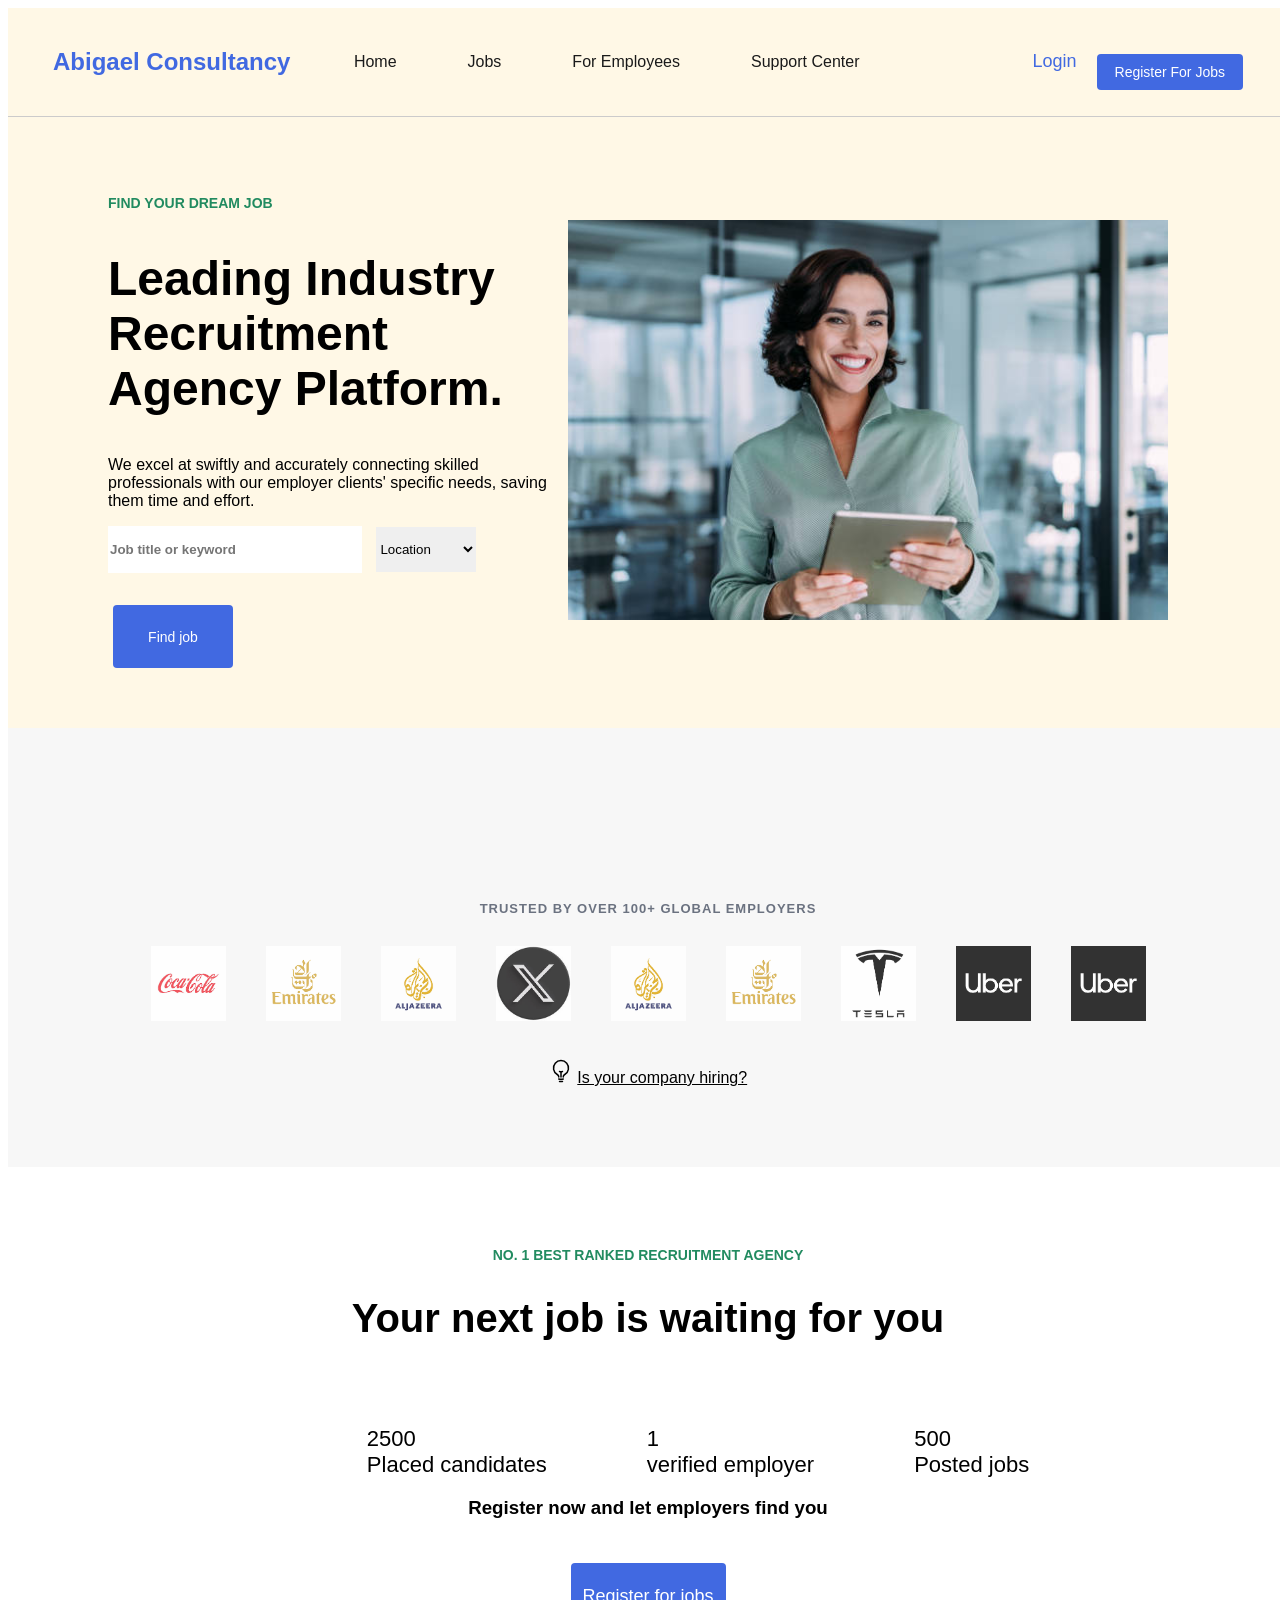
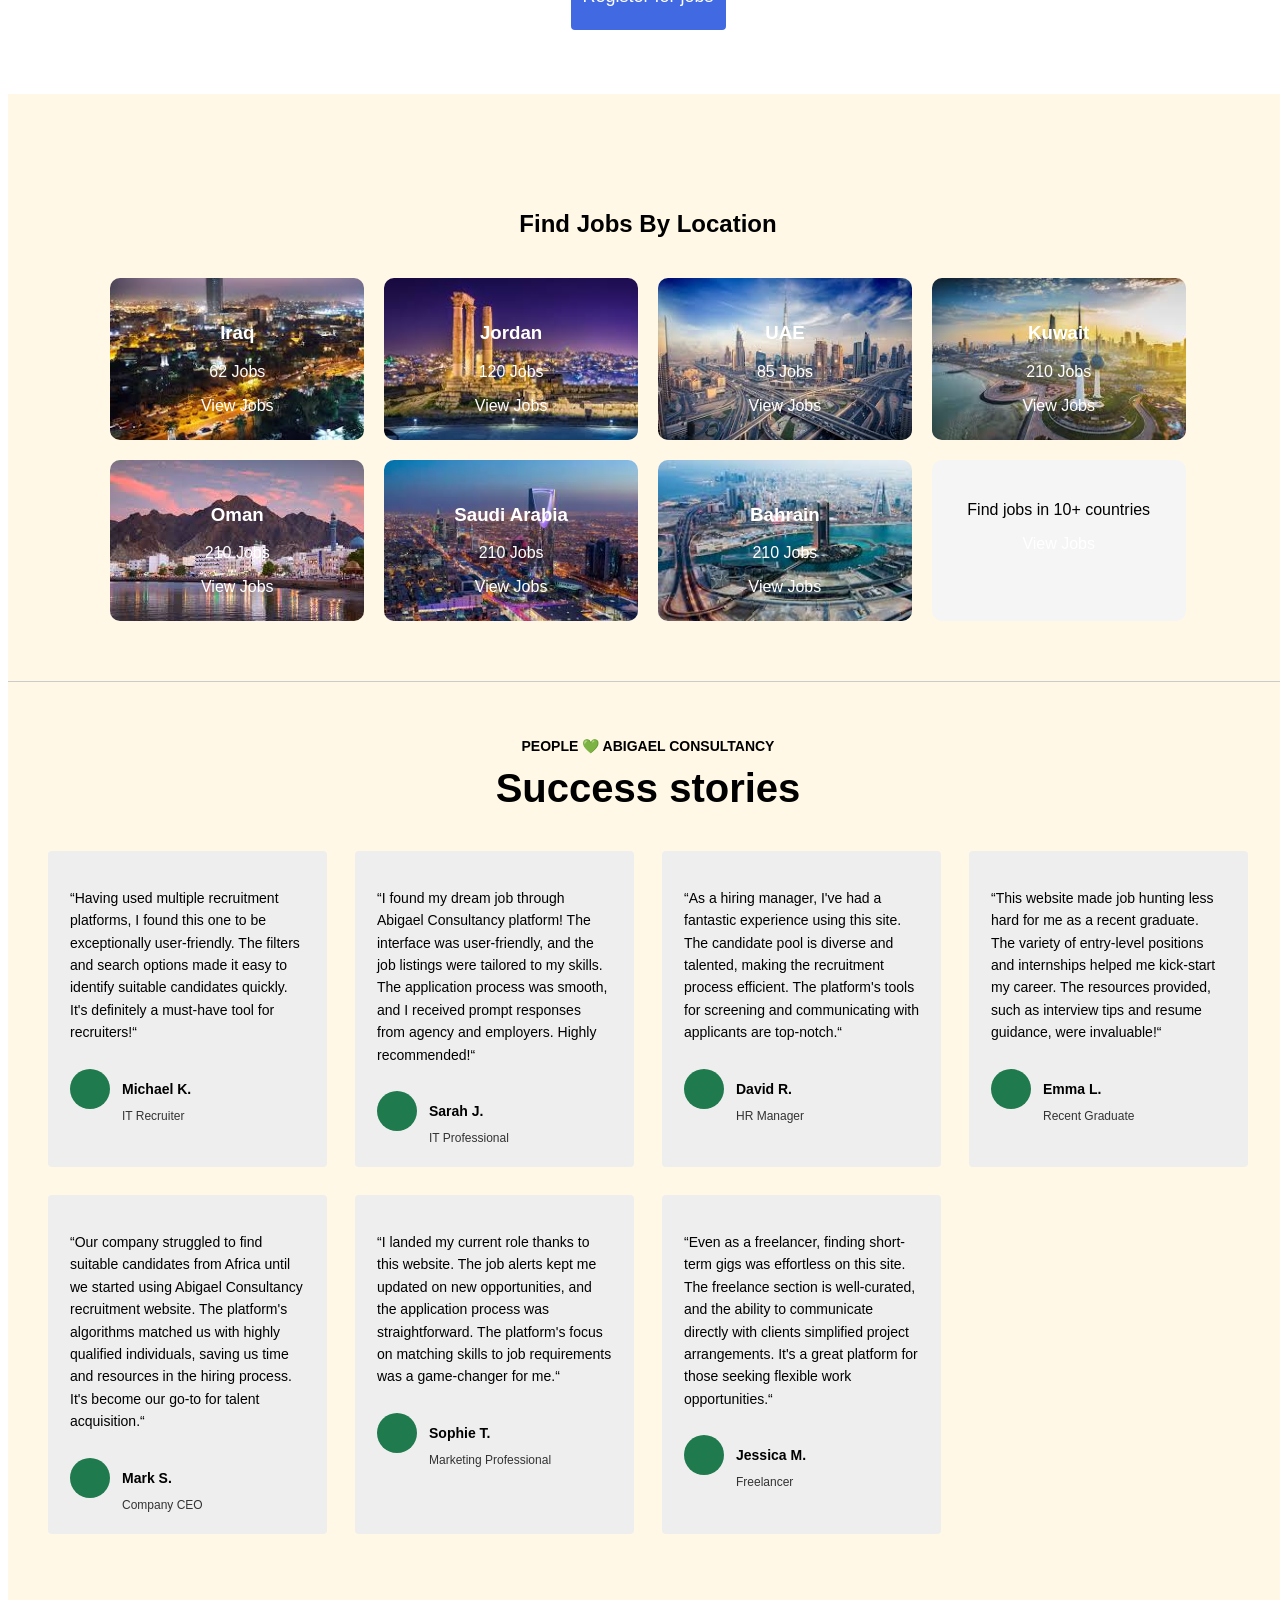
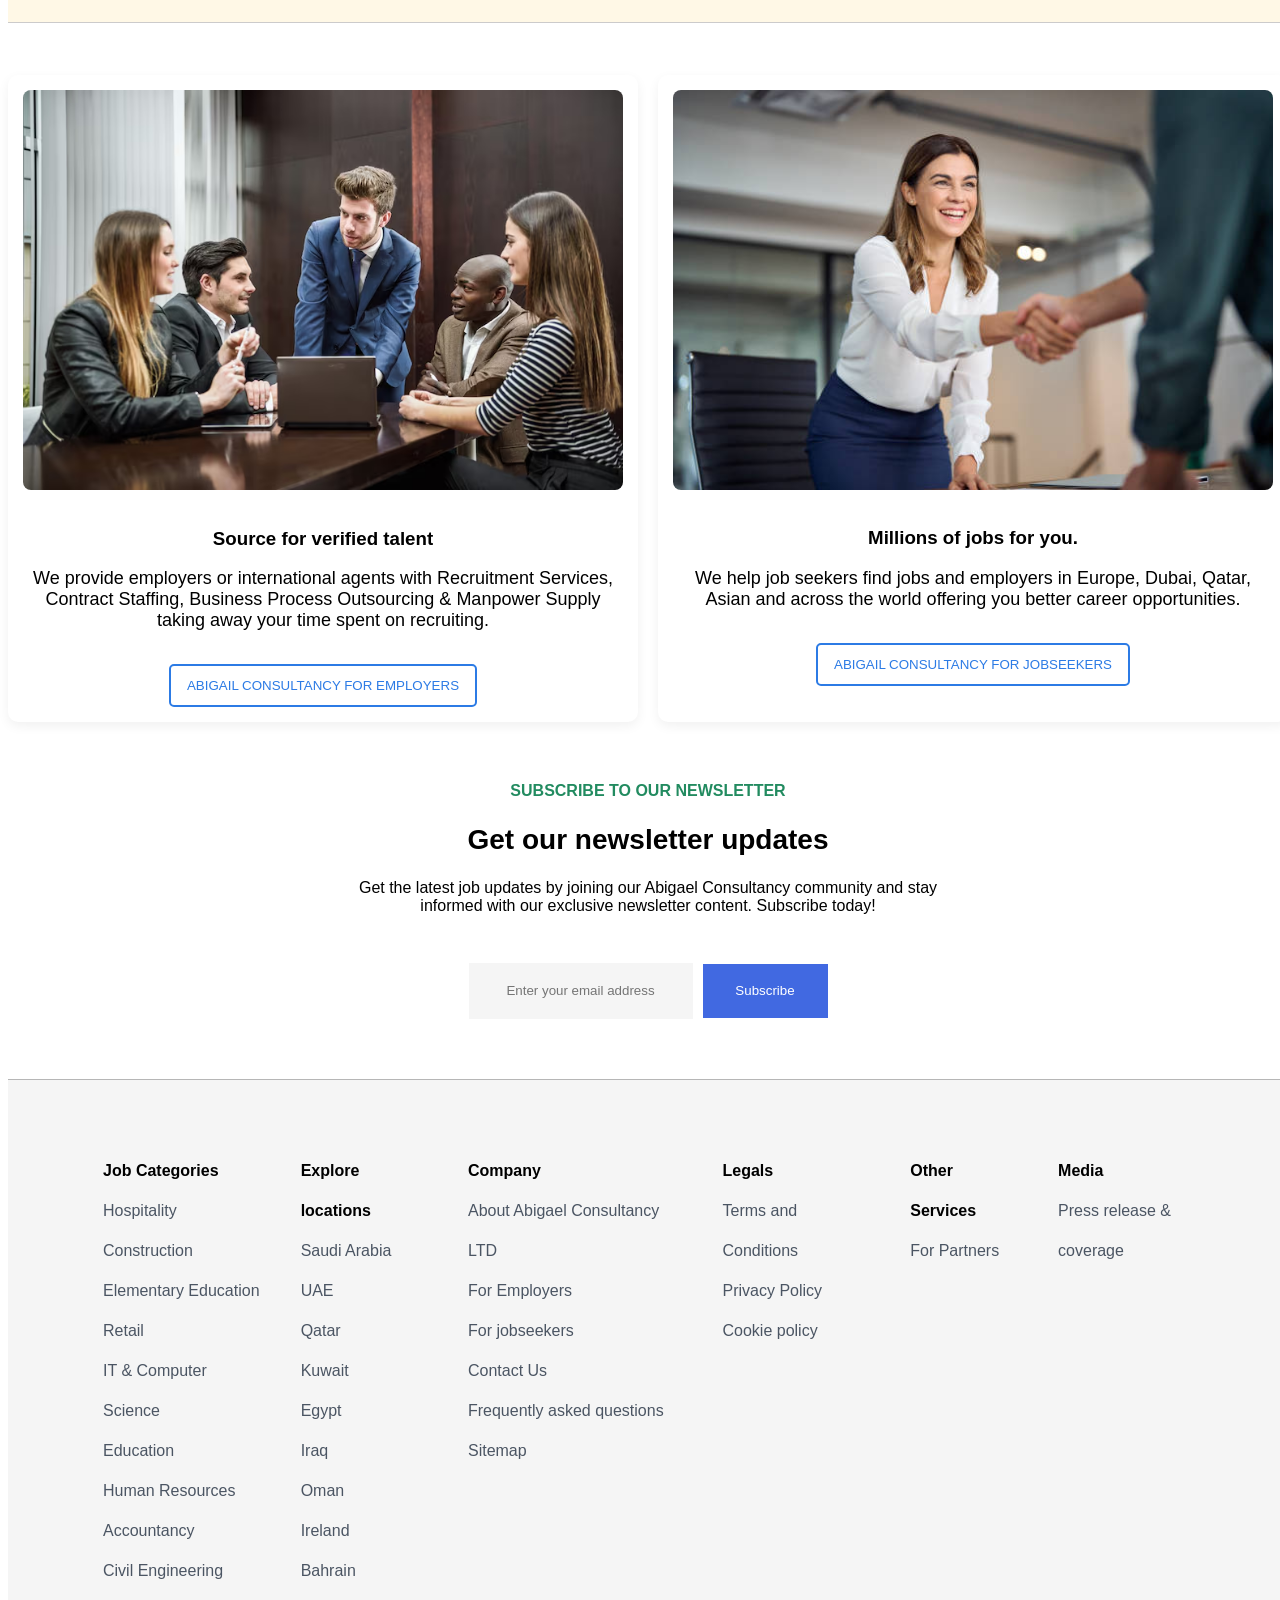
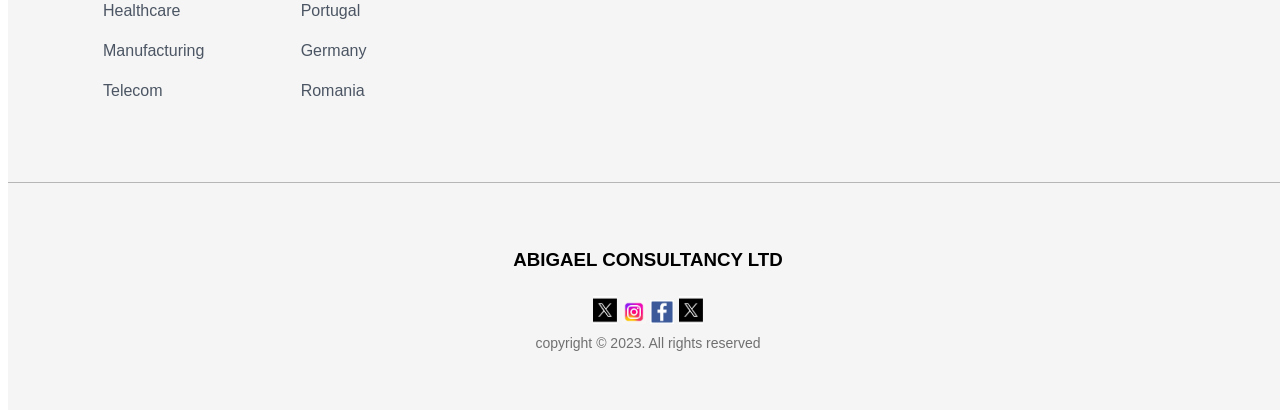
==== index.html @ 6f4a632e "completed" ====
<!DOCTYPE html>
<html lang="en">
<head>
    <meta charset="UTF-8">
    <meta name="viewport" content="width=device-width, initial-scale=1.0">
    <title>Abigael Consultancy v2</title>
    <link rel="stylesheet" href="main.css">
</head>
<body>

    <section id="header">
        <h1>Abigael Consultancy</h1>

        <div>
            <ul id="navbar">
                <li><a class="active" href="#">Home</a></li>
                <li><a href="#">Jobs</a></li>
                <li><a href="#">For Employees</a></li>
                <li><a href="#">Support Center</a></li>
            </ul>
            <div class="login">
            <a  href="#">Login</a>
            <button>Register For Jobs</button>
            </div>
        </div>
    </section>

    <section id="hero">
        <div class="hero-text">
        <h4>FIND YOUR DREAM JOB</h4>
        <h1>Leading Industry Recruitment Agency Platform.</h1>
        <p>We excel at swiftly and accurately connecting skilled professionals with our employer clients' specific needs, saving them time and effort.</p>
        <input type="text" placeholder="Job title or keyword">
        <select name="country" id="job-title">
            <option>Location</option>
            <option>Iraq</option>
            <option>Jordan</option>
            <option>Kuwait</option>
            <option>Oman</option>
            <option>Saudi Arabia</option>
            <option>UAE</option>
            <option>Bahrain</option>
        </select>
        <button>Find job</button>
        </div>

        <div class="hero-img">
        <img src="images/hrperson.jpg" alt="">
        </div>

    </section>

    <section class="brands">
        <h3>TRUSTED BY OVER 100+ GLOBAL EMPLOYERS</h3>
    <div class="carousel">
        <div class="carousel-track">
            <img src="images/cola.png" alt="">
            <img src="images/emirates.png" alt="">
            <img src="images/aljazeera.png" alt="">
            <img src="images/x.jfif" alt="">
            <img src="images/aljazeera.png" alt="">
            <img src="images/emirates.png" alt="">
            <img src="images/tesla.png" alt="">
            <img src="images/uber.png" alt="">
            <img src="images/uber.png" alt="">
        </div>
    </div>
    <div class="hire">
     <svg xmlns="http://www.w3.org/2000/svg" fill="none" viewBox="0 0 24 24" stroke-width="1.5" stroke="currentColor" class="bulb-icon">
  <path stroke-linecap="round" stroke-linejoin="round" d="M12 18v-5.25m0 0a6.01 6.01 0 0 0 1.5-.189m-1.5.189a6.01 6.01 0 0 1-1.5-.189m3.75 7.478a12.06 12.06 0 0 1-4.5 0m3.75 2.383a14.406 14.406 0 0 1-3 0M14.25 18v-.192c0-.983.658-1.823 1.508-2.316a7.5 7.5 0 1 0-7.517 0c.85.493 1.509 1.333 1.509 2.316V18" />
</svg>
<a href="#">Is your company hiring?</a>
</div>
</section>

    <section id="recruitment">
        <h4>NO. 1 BEST RANKED RECRUITMENT AGENCY</h4>
        <h1>Your next job is waiting for you</h1>
        <p>Join a pool of professionals and vocational workers who get contacted by <br> employers every month through Reliance Staffing</p>
        <div class="container">
        <span class="candidate">2500 <br>Placed candidates</span>
        <span class="employer">1 <br>verified employer</span>
        <span class="number">500 <br>Posted jobs</span>
        </div>
        <h3>Register now and let employers find you</h3>
        <div class="button">
        <button>Register for jobs</button>
        </div>
    </section>

    <section id="location">
    <h1>Find Jobs By Location</h1>

    <div class="countries">

        <div class="country iraq">
            <h3>Iraq</h3>
            <p>62 Jobs</p>
            <a href="#">View Jobs</a>
        </div>

        <div class="country jordan" >
            <h3>Jordan</h3>
            <p>120 Jobs</p>
            <a href="#">View Jobs</a>
        </div>

        <div class="country uae">
            <h3>UAE</h3>
            <p>85 Jobs</p>
            <a href="#">View Jobs</a>
        </div>

        <div class="country kuwait">
            <h3>Kuwait</h3>
            <p>210 Jobs</p>
            <a href="#">View Jobs</a>
        </div>
        <div class="country oman">
            <h3>Oman</h3>
            <p>210 Jobs</p>
            <a href="#">View Jobs</a>
        </div>
        <div class="country saudi">
            <h3>Saudi Arabia</h3>
            <p>210 Jobs</p>
            <a href="#">View Jobs</a>
        </div>
        <div class="country bahrain">
            <h3>Bahrain</h3>
            <p>210 Jobs</p>
            <a href="#">View Jobs</a>
        </div>
        <div class="country opp">
            <p>Find jobs in 10+ countries</p>
            <a href="#">View Jobs</a>
        </div>

    </div>
</section>

<section id="testimonials">
    <h4>PEOPLE 💚 ABIGAEL CONSULTANCY</h4>
    <h2>Success stories</h2>
    <div class="success-card">
        <div class="story-grid">
            <p>“Having used multiple recruitment platforms, I found this one to be exceptionally user-friendly. The filters and search options made it easy to identify suitable candidates quickly. It's definitely a must-have tool for recruiters!“</p>
            <span class="author" data-initial="MK">Michael K.</span>
            <span class="prof">IT Recruiter</span>
        </div>
        <div class="story-grid">
            <p>“I found my dream job through Abigael Consultancy platform! The interface was user-friendly, and the job listings were tailored to my skills. The application process was smooth, and I received prompt responses from agency and employers. Highly recommended!“</p>
            <span class="author"  data-initial="SJ">Sarah J.</span>
            <span class="prof">IT Professional</span>
        </div>
        <div class="story-grid">
            <p>“As a hiring manager, I've had a fantastic experience using this site. The candidate pool is diverse and talented, making the recruitment process efficient. The platform's tools for screening and communicating with applicants are top-notch.“</p>
            <span class="author"  data-initial="DR">David R.</span>
            <span class="prof">HR Manager</span>
        </div>
        <div class="story-grid">
            <p>“This website made job hunting less hard for me as a recent graduate. The variety of entry-level positions and internships helped me kick-start my career. The resources provided, such as interview tips and resume guidance, were invaluable!“</p>
            <span class="author"  data-initial="EL">Emma L.</span>
            <span class="prof">Recent Graduate</span>
        </div>
        <div class="story-grid">
            <p>“Our company struggled to find suitable candidates from Africa until we started using Abigael Consultancy recruitment website. The platform's algorithms matched us with highly qualified individuals, saving us time and resources in the hiring process. It's become our go-to for talent acquisition.“</p>
            <span class="author"  data-initial="MS">Mark S.</span>
            <span class="prof">Company CEO</span>
        </div>
        <div class="story-grid">
            <p>“I landed my current role thanks to this website. The job alerts kept me updated on new opportunities, and the application process was straightforward. The platform's focus on matching skills to job requirements was a game-changer for me.“</p>
            <span class="author"  data-initial="ST">Sophie T.</span>
            <span class="prof">Marketing Professional</span>
        </div>
        <div class="story-grid">
            <p>“Even as a freelancer, finding short-term gigs was effortless on this site. The freelance section is well-curated, and the ability to communicate directly with clients simplified project arrangements. It's a great platform for those seeking flexible work opportunities.“</p>
            <span class="author"  data-initial="JM">Jessica M.</span>
            <span class="prof">Freelancer</span>
        </div>
    </div>
</div>
</section>
    
    <section id="jobseekers">
        <div class="service-grid">

    <div class="service-card">
      <img src="images/meeting.avif" alt="">
      <h3>Source for verified talent</h3>
      <p>We provide employers or international agents with Recruitment Services, Contract Staffing, Business Process Outsourcing & Manpower Supply taking away your time spent on recruiting.</p>
      <button>ABIGAIL CONSULTANCY FOR EMPLOYERS</button>
    </div>

    <div class="service-card">
      <img src="images/hand shake.jfif" alt="">
      <h3>Millions of jobs for you.</h3>
      <p>We help job seekers find jobs and employers in Europe, Dubai, Qatar, Asian and across the world offering you better career opportunities.</p>
      <button>ABIGAIL CONSULTANCY FOR JOBSEEKERS</button>
    </div>
    </section>

    <section id="newsletter">
        <h4>SUBSCRIBE TO OUR NEWSLETTER</h4>
        <h2>Get our newsletter updates</h2>
        <p>Get the latest job updates by joining our Abigael Consultancy community and stay <br>informed with our exclusive newsletter content. Subscribe today!</p>
        <div class="input">
        <input type="text" placeholder="Enter your email address">
        <button>Subscribe</button>
            </div>
    </section>
    
    <section class="footer">
            <ul class="job-category">
                <li class="main-heading">Job Categories</li>
                <li>Hospitality</li>
                <li>Construction</li>
                <li>Elementary Education</li>
                <li>Retail</li>
                <li>IT & Computer Science</li>
                <li>Education</li>
                <li>Human Resources</li>
                <li>Accountancy</li>
                <li>Civil Engineering</li>
                <li>Healthcare</li>
                <li>Manufacturing</li>
                <li>Telecom</li>
            </ul>

            <ul class="explore-locations">
                <li class="main-heading">Explore locations</li>
                <li>Saudi Arabia</li>
                <li>UAE</li>
                <li>Qatar</li>
                <li>Kuwait</li>
                <li>Egypt</li>
                <li>Iraq</li>
                <li>Oman</li>
                <li>Ireland</li>
                <li>Bahrain</li>
                <li>Portugal</li>
                <li>Germany</li>
                <li>Romania</li>
            </ul>

            <ul class="company">
                <li class="main-heading">Company</li>
                <li>About Abigael Consultancy LTD</li>
                <li>For Employers</li>
                <li>For jobseekers</li>
                <li>Contact Us</li>
                <li>Frequently asked questions</li>
                <li>Sitemap</li>
            </ul>

            <ul class="legals">
                <li class="main-heading">Legals</li>
                <li>Terms and Conditions</li>
                <li>Privacy Policy</li>
                <li>Cookie policy</li>
            </ul>

            <ul class="services">
                <li class="main-heading">Other Services</li>
                <li>For Partners</li>
            </ul>

            <ul class="media">
                <li class="main-heading">Media</li>
                <li>Press release & coverage</li>
            </ul>
        </section>

        <section class="copyright">
            <h3>ABIGAEL CONSULTANCY LTD</h3>
            <img src="images/icon 3.png" alt="" class="icon">
            <img src="images/icon 1.jfif" alt="" class="icon">
            <img src="images/icon 2.png" alt="" class="icon">
            <img src="images/icon 3.png" alt="" class="icon">
            <p class="copy-text">copyright &copy; 2023. All rights reserved</p>
        </section>
</body>
</html>
---- main.css ----
body{
    font-family: sans-serif;
    width: 100%;
}

#header{
    display: flex;
    justify-content: space-between;
    align-items: center;
    padding: 20px 45px;
    border-bottom: 1px solid #cccbcb;
    position: sticky;
    top: 0;
    background: white;
}

#header h1{
    color: rgb(65, 105, 225);
}

#header div{
    display: flex;
    align-items: center;
}

#navbar{
    display: flex;
    align-items: center;
}

#navbar li{
    list-style: none;
    margin-right: 25px;
    text-align: center;
    padding-right: 46px;
}

#navbar li a{
    text-decoration: none;
    font-size: 16px;
    color: #1a1a1a;
}

/* login section */
.login{
    display: flex;
    align-items: center;
    padding-left: 102px;
}

.login a{
    margin-right: 20px;
    font-size: 18px;
    text-decoration: none;
    color: rgb(65, 105, 225);
    text-align: center;
}
a.active{
    color: #2c7be5;
}

/* register button */
.login button{
    border-radius: 4px;
    font-size: 14px;
    padding: 10px 18px;
    border: none;
    background: rgb(65, 105, 225);
    color: #fff;
    cursor: pointer;
    margin-top: 20px;
}

.login button:hover{
    background: rgb(12, 52, 172);
    transition: 0.2s ease;
}
#hero{
    display: flex;
    align-items: center;
    justify-content: space-between;
    padding: 60px 100px;
}
.hero-text{
    max-width: 500px;
}
.hero-text p{
    color: #000;
}
.hero-text h1{
    font-size: 48px;
}
.hero-text input{
    width: 250px;
    height: 5vh;
    text-align: left;
    font-weight: bold;
    color: #000;
    outline: none;
    border: none;
    margin-right: 10px;
}
.hero-text h4{
    text-align: left;
}
#job-title{
    width: 75px;
}
.hero-text button{
    border-radius: 4px;
    font-size: 14px;
    height: 7vh;
    outline: none;
    border: none;
    background: rgb(65 105 225);
    color: #Fff;
    text-align: center;
    width: 120px;
    margin-left: 5px;
}
.hero-img img{
    width: 600px;
    padding-right: 20px;
    border-color: rgb(255 248 230);
}
#header,
#hero{
    background: rgb(255 248 230);
}
#hero h4{
    color: rgb(34 139 96);
    font-size: 14px;
}
#brands{
    background: rgb(249 250 251 );
    border-top: 1px solid #cccbcb;
    border-bottom: 1px solid #cccbcb;
}
.brands h3{
    text-align: center;
    padding-top: 80px;
    font-size: 16px;
}
.brands {
  padding: 60px 8%;
  text-align: center;
  background-color: #f7f7f7;
  padding: 80px;
  margin-bottom: 56px;
}

.brands h3 {
  font-size: 13px;
  color: #6b7280;
  letter-spacing: 1px;
  margin-bottom: 30px;
}

.carousel-track {
  display: flex;
  justify-content: center;
  align-items: center;
  gap: 40px;
  flex-wrap: wrap;
}

.carousel-track img {
  height: 75px;
  opacity: 0.8;
  transition: 0.3s ease;
  width: 75px;
}

.carousel-track img:hover {
  opacity: 1;
  transform: scale(1.05);
}
#recruitment h4{
    text-align: center;
    margin-top: 80px;
    color:  rgb(34 139 96);
    font-size: 14px;
}
#recruitment h1{
    text-align: center;
    font-size: 40px;
}
#recruitment p{
    text-align: center;
}
#recruitment span{
    display: inline-block;
    text-align: left;
    align-items: center;
}
#recruitment h3{
    text-align: center;
}
.button{
    display: flex;
    align-items: center;
    justify-content: center;
    margin-top: -7px;
}
.button button{
    border-radius: 4px;
    height: 7.5vh;
    width: 155px;
    background: rgb(65 105 225);
    color: #fff;
    font-size: 18px;
    border: none;
    margin-bottom: 64px;
}
.button button:hover{
    background: rgb(5, 83, 161);
    transition: 0.3s  ease-in-out;
}
#recrutment{
    border-top: 1px solid #cccbcb;
}
#location h1{
    text-align: center;
    margin-top: 56px;
}
#location{
    text-align: center;
    padding: 60px 8%;
    background: rgb(255 248 230);
}

.countries{
    display: grid;
    grid-template-columns: repeat(4,1fr);
    gap: 20px;
    margin-top: 40px;
}

.country{
    background: #f5f5f5;
    padding: 25px;
    border-radius: 10px;
}
.country h3, p{
    color: #fff;
}

.country a{
    text-decoration: none;
    color: #fff;
}

.iraq{
    background-image: url(images/iraq.jfif);
    background-size: cover;
    background-repeat: no-repeat;
}
.jordan{
    background-image: url(images/jordan.jfif);
    background-size: cover;
    background-repeat: no-repeat;
}
.kuwait{
    background-image: url(images/kuwait.jfif);
    background-size: cover;
    background-repeat: no-repeat;
}
.uae{
    background-image: url(images/uae.jfif);
    background-size: cover;
    background-repeat: no-repeat;
}
.saudi{
    background-image: url(images/saudi.jfif);
    background-repeat: no-repeat;
    background-size: cover;
}
.oman{
    background-image: url(images/oman.jfif);
}
.bahrain{
    background-image: url(images/bahrain.jfif);
    background-repeat: no-repeat;
    background-size: cover;
}
.opp p, a{
    color: #000;
}
#testimonials h2,h4{
    text-align: center;
}
#testimonials h4{
    margin-top: 56px;
    font-size: 14px;
}
#testimonials h2{
    font-size: 40px;
    margin-top: -7px;
}
#testimonials{
    background: rgb(255 248 230);
    border-top: 1px solid #cccbcb;
    border-bottom: 1px solid #cccbcb;
}
.success-card{
    display: grid;
    grid-template-columns: repeat(4, 1fr);
    gap: 28px;
    margin-top: 40px;
    padding: 0 40px;
    margin-bottom: 88px;
}

.story-grid{
    background: #eeeeee;
    padding: 22px;
    border-radius: 4px;
}

/* testimonial text */
.story-grid p{
    font-size: 14px;
    line-height: 1.6;
    margin-bottom: 25px;
    color: #000;
}

/* author section */
.author{
    display: flex;
    align-items: center;
    font-weight: bold;
    font-size: 14px;
}

/* green circle initials */
.author::before{
    content: attr(data-initials);
    width: 40px;
    height: 40px;
    background: #1f7a4d;
    color: #fff;
    border-radius: 50%;
    display: flex;
    align-items: center;
    justify-content: center;
    font-size: 13px;
    margin-right: 12px;
}

/* profession text */
.prof{
    display: block;
    font-size: 12px;
    color: #333;
    margin-left: 52px;
}
.service-grid {
  display: grid;
  grid-template-columns: repeat(auto-fit, minmax(240px, 1fr));
  gap: 20px;
  margin-bottom: 60px;
}

.service-card {
  background: #fff;
  border-radius: 10px;
  padding: 15px;
  box-shadow: 0 4px 12px rgba(0,0,0,0.06);
  text-align: center;
  margin-top: 20px;
}

.service-card img {
  width: 100%;
  border-radius: 8px;
  margin-bottom: 15px;
}

.service-card button {
  background: #fff;
  color: #2c7be5;
  border: 2px solid #2c7be5;
  padding: 12px 16px;
  margin-top: 15px;
  cursor: pointer;
  border-radius: 5px;
}
#jobseekers{
    background: #fff;
    margin-top: 32px;
}
.service-card button:hover{
    background: #2c7be5;
    color: #fff;
    transition: 0.3s ease-in;
}
.service-card p{
    color: #000;
    font-size: 18px;
}
#newsletter h4{
    color: rgb(34 139 96);
    text-align: center;
    margin-top: 20px;
}
#newsletter h2{
    text-align: center;
    font-size: 28px;
}
#newsletter p{
    text-align: center;
    color: #000;
}
.input{
    align-items: center;
    justify-content: center;
    display: flex;
}
.input input{
    width: 220px;
    height: 6vh;
    background: rgb(245 245 245 );
    outline: none;
    border: none;
    text-align: center;
    color: #000;
}
.input button{
    background: rgb(65 105 225);
    color: #fff;
    margin-left: 10px;
    width: 125px;
    height: 6vh;
    border: none;
    cursor: pointer;
}
.input input,  button{
    margin-top: 32px;
}
.footer{
    display: flex;
    justify-content: space-between;
    padding: 55px;
    border-top: 1px solid #b6b6b6;
    margin-top: 60px;
    color: #4b5563;
    background: #f5f5f5;
}

.job-category li{
    list-style: none;
    line-height: 2.0;
}

.job-category li:hover{
    color: #241c1c;
    cursor: pointer;
}

.explore-locations{
    list-style: none;
    line-height: 2.0;
}

.explore-locations li:hover{
    color: #241c1c;
    cursor: pointer;
}

.company{
    list-style: none;
    line-height: 2.0;
}

.company li:hover{
    color: #241c1c;
    cursor: pointer;
}

.legals{
    list-style: none;
    line-height: 2.0;
}

.legals li:hover{
    color: #241c1c;
    cursor: pointer;
}

.media{
    list-style: none;
    line-height: 2.0;
}

.media li:hover{
    color: #241c1c;
    cursor: pointer;
}

.services{
  line-height: 2.0;
  list-style: none;
}

.services li:hover{
    cursor: pointer;
    color: #241c1c;
}

.main-heading{
    font-weight: 700;
    color: #000000;
}

.copyright{
    text-align: center;
    font-size: 16px;
    background-color: #f5f5f5;
    padding: 40px;
    line-height: 1.9;
    border-top: 1px solid #b6b6b6;
}
.copy-text{
    color: rgb(112 112 112);
    font-size: 14px;
    margin-top: -5px;
}
.copyright img{
    width: 24px;
}
.footer li{
    line-height: 2.5rem;
}
.container{
    display: flex;
    align-items: center;
    justify-content: center;
}
.number{
    padding-left: 100px;
    font-size: 22px;
}
.employer{
    padding-left: 100px;
    font-size: 22px;
}
.candidate{
    padding-left: 100px;
    font-size: 22px;
}
.bulb-icon{
    width: 24px;
}
.hire{
    margin-top: 38px;
}
#job-title{
    width: 100px;
    height: 5vh;
    border: none;
}
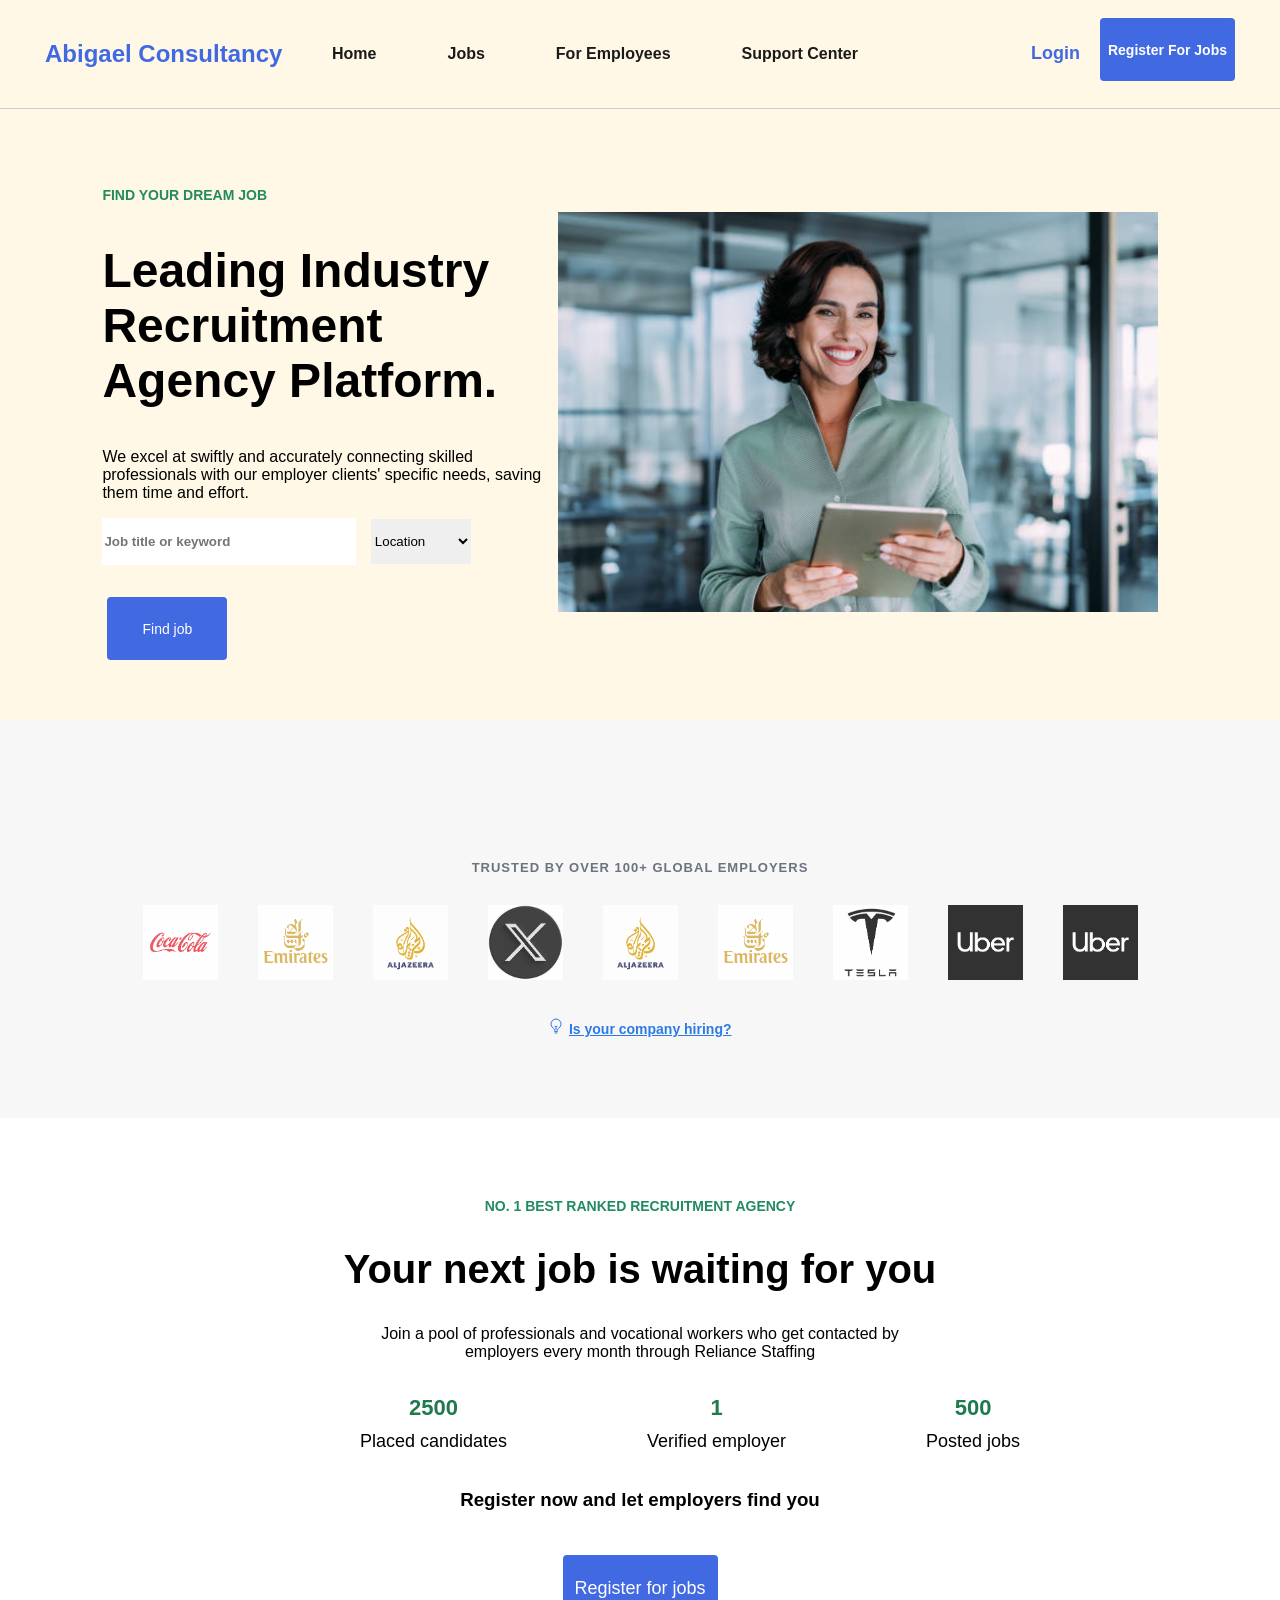
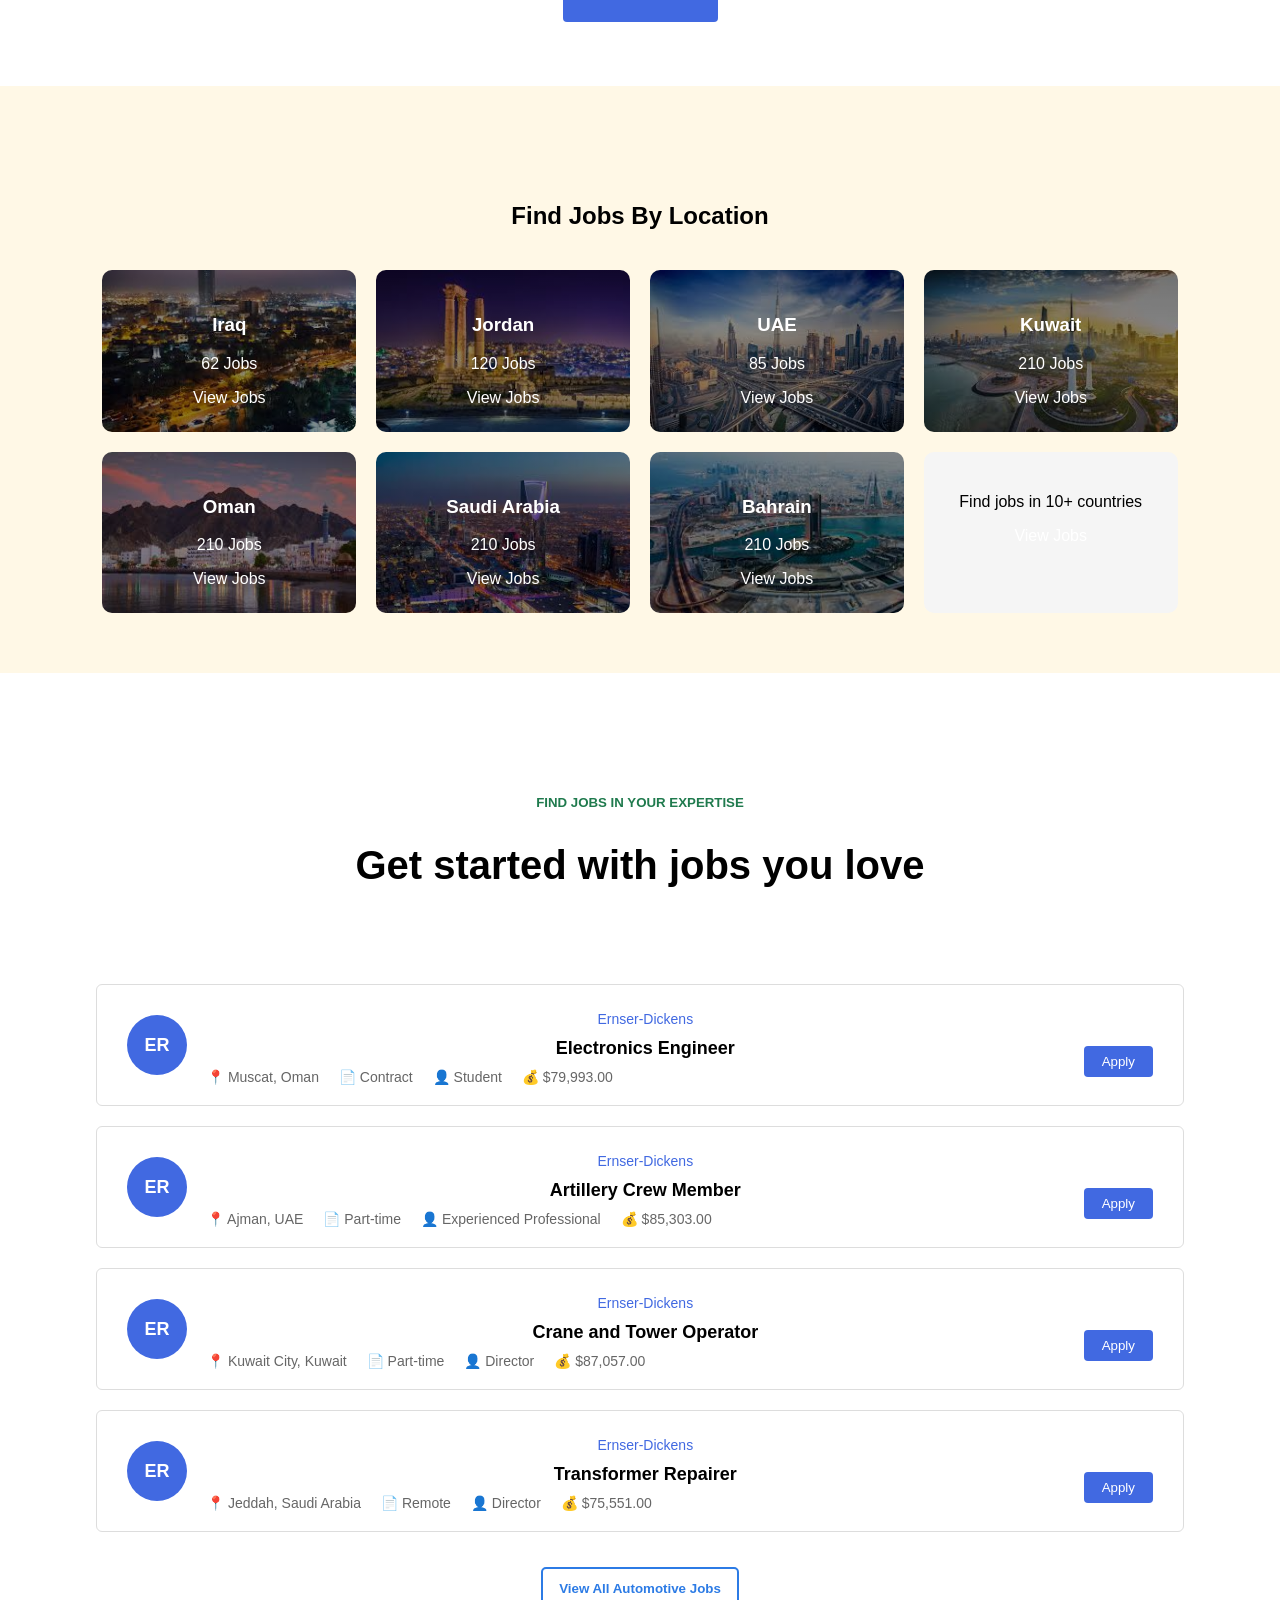
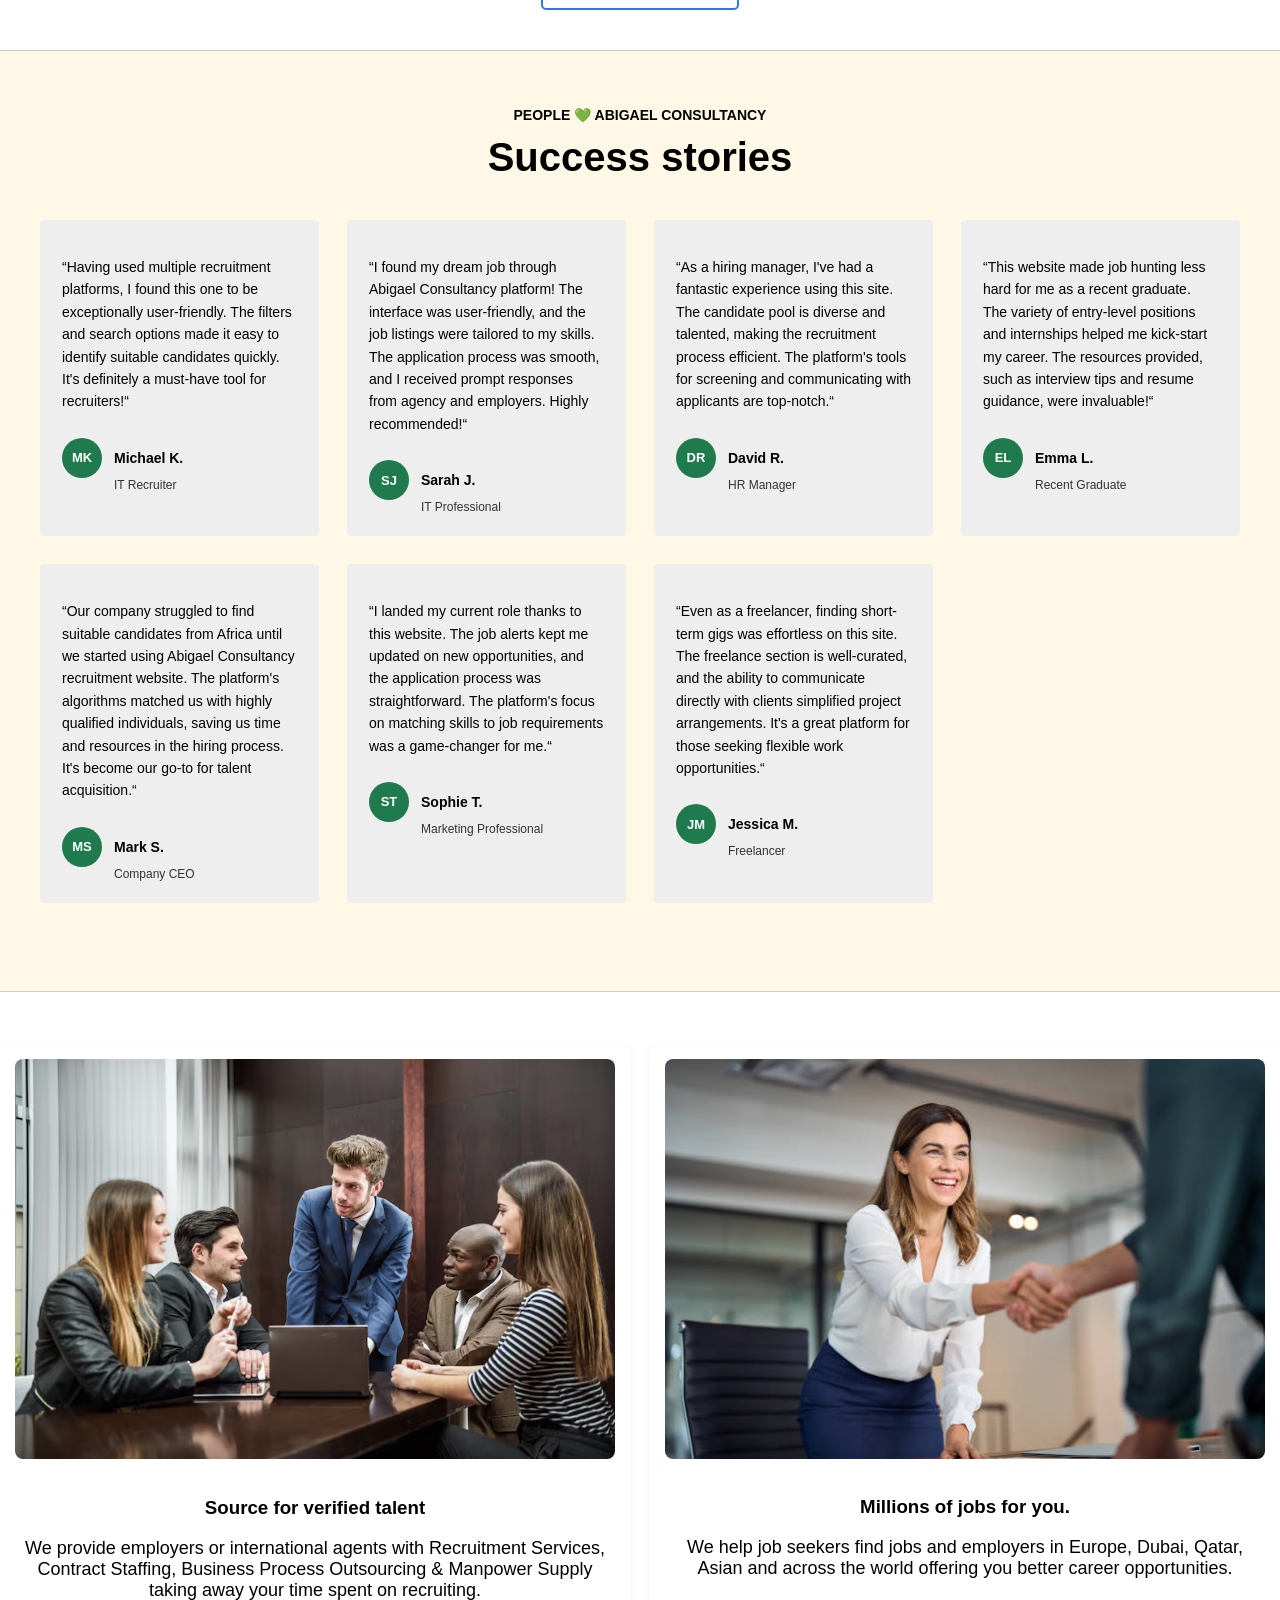
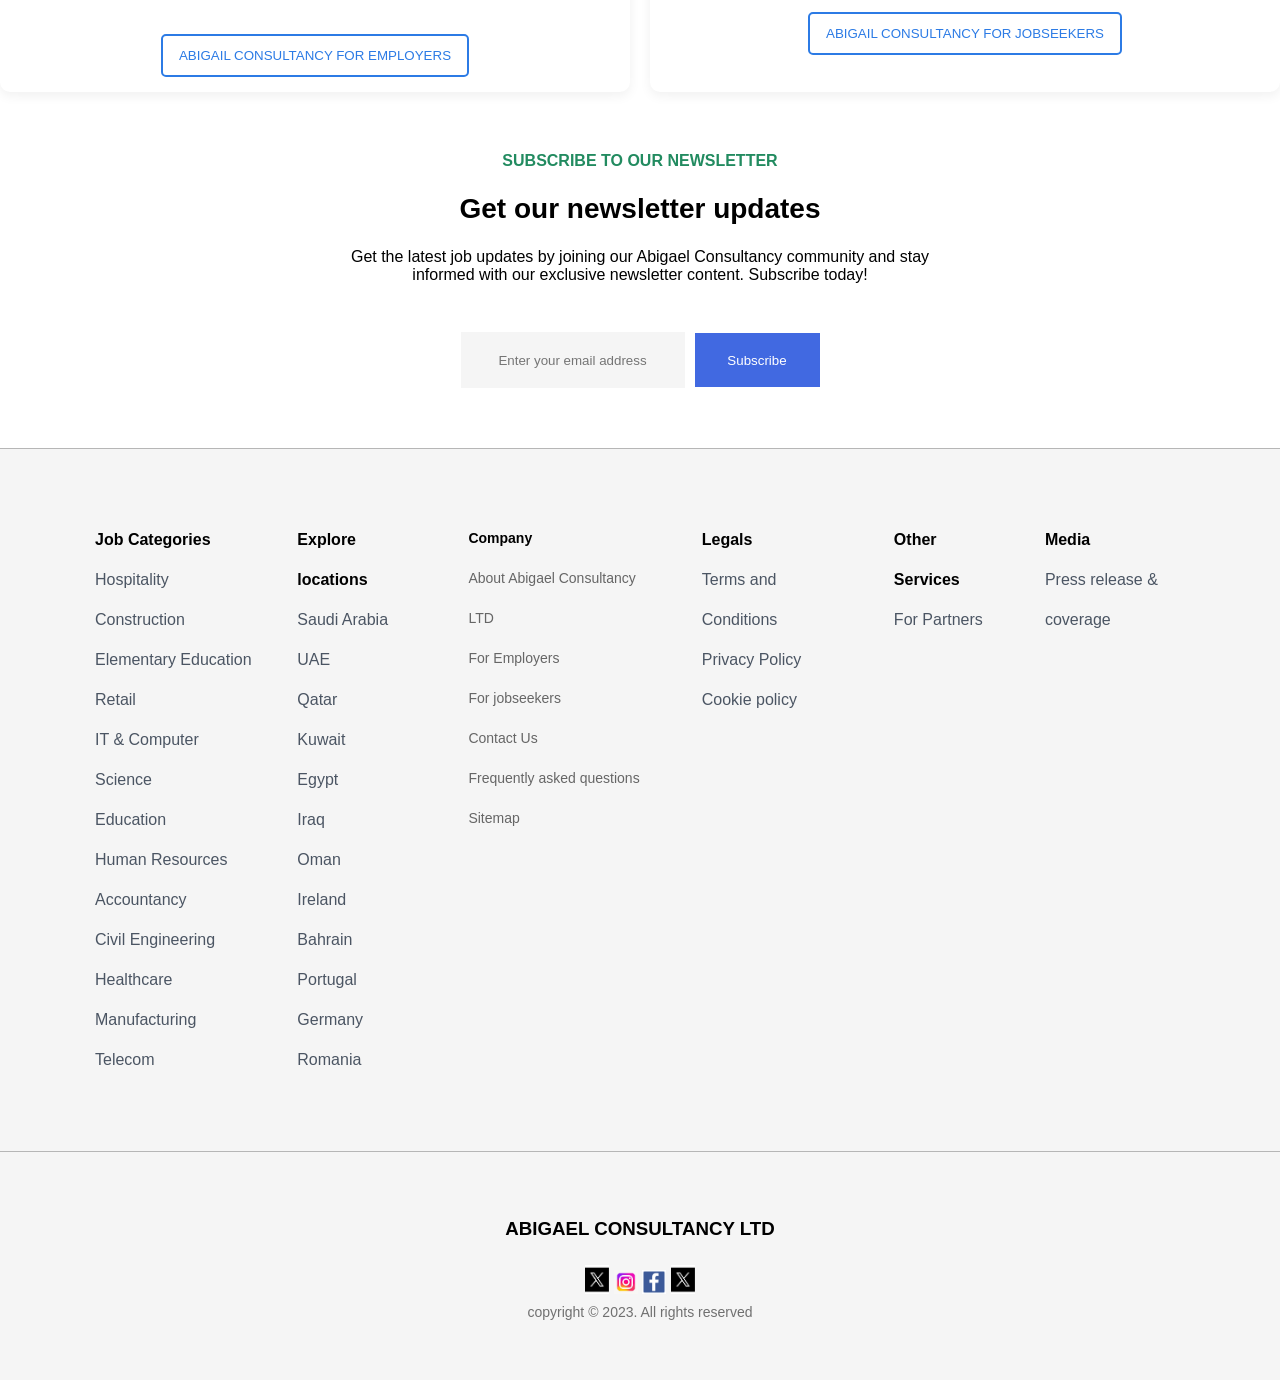
==== commit 2e11a293: "fixed header, gradient on country images, job section" ====
--- a/index.html
+++ b/index.html
@@ -78,9 +78,9 @@
         <h1>Your next job is waiting for you</h1>
         <p>Join a pool of professionals and vocational workers who get contacted by <br> employers every month through Reliance Staffing</p>
         <div class="container">
-        <span class="candidate">2500 <br>Placed candidates</span>
-        <span class="employer">1 <br>verified employer</span>
-        <span class="number">500 <br>Posted jobs</span>
+        <p class="candidate"><span>2500</span><br>Placed candidates </p>
+        <p class="employ"><span>1</span><br>Verified employer</p>
+        <p class="post"><span>500</span><br>Posted jobs</p>
         </div>
         <h3>Register now and let employers find you</h3>
         <div class="button">
@@ -138,6 +138,87 @@
 
     </div>
 </section>
+
+    <section class="category" id="jobs">
+        <h5>FIND JOBS IN YOUR EXPERTISE</h5>
+        <h2>Get started with jobs you love</h2>
+        <div class="job-card">
+        <div class="logo">ER</div>
+
+        <div class="job-info">
+            <a href="#" class="company">Ernser-Dickens</a>
+            <h3>Electronics Engineer</h3>
+
+            <div class="job-meta">
+                <span>📍 Muscat, Oman</span>
+                <span>📄 Contract</span>
+                <span>👤 Student</span>
+                <span>💰 $79,993.00</span>
+            </div>
+        </div>
+
+        <button class="apply">Apply</button>
+    </div>
+
+
+    <div class="job-card">
+        <div class="logo">ER</div>
+
+        <div class="job-info">
+            <a href="#" class="company">Ernser-Dickens</a>
+            <h3>Artillery Crew Member</h3>
+
+            <div class="job-meta">
+                <span>📍 Ajman, UAE</span>
+                <span>📄 Part-time</span>
+                <span>👤 Experienced Professional</span>
+                <span>💰 $85,303.00</span>
+            </div>
+        </div>
+
+        <button class="apply">Apply</button>
+    </div>
+
+
+    <div class="job-card">
+        <div class="logo">ER</div>
+
+        <div class="job-info">
+            <a href="#" class="company">Ernser-Dickens</a>
+            <h3>Crane and Tower Operator</h3>
+
+            <div class="job-meta">
+                <span>📍 Kuwait City, Kuwait</span>
+                <span>📄 Part-time</span>
+                <span>👤 Director</span>
+                <span>💰 $87,057.00</span>
+            </div>
+        </div>
+
+        <button class="apply">Apply</button>
+    </div>
+
+
+    <div class="job-card">
+        <div class="logo">ER</div>
+
+        <div class="job-info">
+            <a href="#" class="company">Ernser-Dickens</a>
+            <h3>Transformer Repairer</h3>
+
+            <div class="job-meta">
+                <span>📍 Jeddah, Saudi Arabia</span>
+                <span>📄 Remote</span>
+                <span>👤 Director</span>
+                <span>💰 $75,551.00</span>
+            </div>
+        </div>
+
+        <button class="apply">Apply</button>
+    </div>
+    <button class="normal" >View All Automotive Jobs</button>
+
+    </section>
 
 <section id="testimonials">
     <h4>PEOPLE 💚 ABIGAEL CONSULTANCY</h4>
@@ -145,37 +226,37 @@
     <div class="success-card">
         <div class="story-grid">
             <p>“Having used multiple recruitment platforms, I found this one to be exceptionally user-friendly. The filters and search options made it easy to identify suitable candidates quickly. It's definitely a must-have tool for recruiters!“</p>
-            <span class="author" data-initial="MK">Michael K.</span>
+            <span class="author" data-initials="MK">Michael K.</span>
             <span class="prof">IT Recruiter</span>
         </div>
         <div class="story-grid">
             <p>“I found my dream job through Abigael Consultancy platform! The interface was user-friendly, and the job listings were tailored to my skills. The application process was smooth, and I received prompt responses from agency and employers. Highly recommended!“</p>
-            <span class="author"  data-initial="SJ">Sarah J.</span>
+            <span class="author"  data-initials="SJ">Sarah J.</span>
             <span class="prof">IT Professional</span>
         </div>
         <div class="story-grid">
             <p>“As a hiring manager, I've had a fantastic experience using this site. The candidate pool is diverse and talented, making the recruitment process efficient. The platform's tools for screening and communicating with applicants are top-notch.“</p>
-            <span class="author"  data-initial="DR">David R.</span>
+            <span class="author"  data-initials="DR">David R.</span>
             <span class="prof">HR Manager</span>
         </div>
         <div class="story-grid">
             <p>“This website made job hunting less hard for me as a recent graduate. The variety of entry-level positions and internships helped me kick-start my career. The resources provided, such as interview tips and resume guidance, were invaluable!“</p>
-            <span class="author"  data-initial="EL">Emma L.</span>
+            <span class="author"  data-initials="EL">Emma L.</span>
             <span class="prof">Recent Graduate</span>
         </div>
         <div class="story-grid">
             <p>“Our company struggled to find suitable candidates from Africa until we started using Abigael Consultancy recruitment website. The platform's algorithms matched us with highly qualified individuals, saving us time and resources in the hiring process. It's become our go-to for talent acquisition.“</p>
-            <span class="author"  data-initial="MS">Mark S.</span>
+            <span class="author"  data-initials="MS">Mark S.</span>
             <span class="prof">Company CEO</span>
         </div>
         <div class="story-grid">
             <p>“I landed my current role thanks to this website. The job alerts kept me updated on new opportunities, and the application process was straightforward. The platform's focus on matching skills to job requirements was a game-changer for me.“</p>
-            <span class="author"  data-initial="ST">Sophie T.</span>
+            <span class="author"  data-initials="ST">Sophie T.</span>
             <span class="prof">Marketing Professional</span>
         </div>
         <div class="story-grid">
             <p>“Even as a freelancer, finding short-term gigs was effortless on this site. The freelance section is well-curated, and the ability to communicate directly with clients simplified project arrangements. It's a great platform for those seeking flexible work opportunities.“</p>
-            <span class="author"  data-initial="JM">Jessica M.</span>
+            <span class="author"  data-initials="JM">Jessica M.</span>
             <span class="prof">Freelancer</span>
         </div>
     </div>
--- a/main.css
+++ b/main.css
@@ -1,7 +1,10 @@
 body{
     font-family: sans-serif;
     width: 100%;
-}
+    margin: 0;
+    padding: 0;
+}
+
 
 #header{
     display: flex;
@@ -12,6 +15,7 @@
     position: sticky;
     top: 0;
     background: white;
+    width: auto;
 }
 
 #header h1{
@@ -39,6 +43,7 @@
     text-decoration: none;
     font-size: 16px;
     color: #1a1a1a;
+    font-weight: bold;
 }
 
 /* login section */
@@ -46,6 +51,7 @@
     display: flex;
     align-items: center;
     padding-left: 102px;
+    font-weight: bold;
 }
 
 .login a{
@@ -63,12 +69,14 @@
 .login button{
     border-radius: 4px;
     font-size: 14px;
-    padding: 10px 18px;
+    padding: 10px 8px;
     border: none;
     background: rgb(65, 105, 225);
     color: #fff;
     cursor: pointer;
-    margin-top: 20px;
+    margin-top: -8px;
+    height: 7vh;
+    font-weight: bold;
 }
 
 .login button:hover{
@@ -79,7 +87,7 @@
     display: flex;
     align-items: center;
     justify-content: space-between;
-    padding: 60px 100px;
+    padding: 60px 8%;
 }
 .hero-text{
     max-width: 500px;
@@ -140,6 +148,8 @@
     text-align: center;
     padding-top: 80px;
     font-size: 16px;
+    color: #000;
+    margin-top: -20px;
 }
 .brands {
   padding: 60px 8%;
@@ -187,6 +197,7 @@
 }
 #recruitment p{
     text-align: center;
+    color: #000;
 }
 #recruitment span{
     display: inline-block;
@@ -241,7 +252,8 @@
     padding: 25px;
     border-radius: 10px;
 }
-.country h3, p{
+.country h3, 
+.country p{
     color: #fff;
 }
 
@@ -251,35 +263,35 @@
 }
 
 .iraq{
-    background-image: url(images/iraq.jfif);
+    background-image: linear-gradient(0deg, rgba(0, 0, 0, .45) 0%, rgba(0, 0, 0, .45) 100%), url(images/iraq.jfif);
     background-size: cover;
     background-repeat: no-repeat;
 }
 .jordan{
-    background-image: url(images/jordan.jfif);
+    background-image: linear-gradient(0deg, rgba(0, 0, 0, .45) 0%, rgba(0, 0, 0, .45) 100%), url(images/jordan.jfif);
     background-size: cover;
     background-repeat: no-repeat;
 }
 .kuwait{
-    background-image: url(images/kuwait.jfif);
+    background-image: linear-gradient(0deg, rgba(0, 0, 0, .45) 0%, rgba(0, 0, 0, .45) 100%), url(images/kuwait.jfif);
     background-size: cover;
     background-repeat: no-repeat;
 }
 .uae{
-    background-image: url(images/uae.jfif);
+    background-image: linear-gradient(0deg, rgba(0, 0, 0, .45) 0%, rgba(0, 0, 0, .45) 100%), url(images/uae.jfif);
     background-size: cover;
     background-repeat: no-repeat;
 }
 .saudi{
-    background-image: url(images/saudi.jfif);
+    background-image: linear-gradient(0deg, rgba(0, 0, 0, .45) 0%, rgba(0, 0, 0, .45) 100%), url(images/saudi.jfif);
     background-repeat: no-repeat;
     background-size: cover;
 }
 .oman{
-    background-image: url(images/oman.jfif);
+    background-image: linear-gradient(0deg, rgba(0, 0, 0, .45) 0%, rgba(0, 0, 0, .45) 100%), url(images/oman.jfif);
 }
 .bahrain{
-    background-image: url(images/bahrain.jfif);
+    background-image: linear-gradient(0deg, rgba(0, 0, 0, .45) 0%, rgba(0, 0, 0, .45) 100%), url(images/bahrain.jfif);
     background-repeat: no-repeat;
     background-size: cover;
 }
@@ -472,6 +484,12 @@
     list-style: none;
     line-height: 2.0;
 }
+.company li{
+    color: #666;
+}
+.company .main-heading{
+    color: #000;
+}
 
 .company li:hover{
     color: #241c1c;
@@ -550,13 +568,145 @@
     font-size: 22px;
 }
 .bulb-icon{
-    width: 24px;
+    width: 16px;
+    color: #2c7be5;
+    font-weight: bold;
 }
 .hire{
     margin-top: 38px;
+}
+.hire a{
+    color: #2c7be5;
+    font-size: 14px;
+    font-weight: bold;
 }
 #job-title{
     width: 100px;
     height: 5vh;
     border: none;
+}
+.category h5{
+    color: #1f7a4d;
+    margin-top: 82px;
+}
+.category h2{
+    margin-bottom: 96px;
+    font-size: 40px;
+}
+.category{
+    align-items: center;
+    justify-content: center;
+    text-align: center;
+}
+#jobs{
+    width: 85%;
+    margin: auto;
+    padding: 40px 0;
+}
+
+.job-card{
+    display: flex;
+    align-items: center;
+    justify-content: space-between;
+    border: 1px solid #ddd;
+    padding: 20px 30px;
+    margin-bottom: 20px;
+    border-radius: 6px;
+    background: #fff;
+}
+
+.logo{
+    width: 60px;
+    height: 60px;
+    background: royalblue;
+    color: white;
+    font-weight: bold;
+    border-radius: 50%;
+    display: flex;
+    align-items: center;
+    justify-content: center;
+    margin-right: 20px;
+    font-size: 18px;
+}
+
+.job-info{
+    flex: 1;
+}
+
+.company{
+    color: royalblue;
+    font-size: 14px;
+    text-decoration: none;
+}
+
+.job-info h3{
+    margin: 5px 0 10px;
+    font-size: 18px;
+}
+
+.job-meta{
+    display: flex;
+    gap: 20px;
+    font-size: 14px;
+    color: #666;
+}
+
+.apply{
+    background: royalblue;
+    color: white;
+    border: none;
+    padding: 8px 18px;
+    border-radius: 4px;
+    cursor: pointer;
+}
+
+.apply:hover{
+    background: #2c4fd8;
+    transition: 0.3s ease-in-out;
+}
+.normal{
+    background: #fff;
+  color: #2c7be5;
+  border: 2px solid #2c7be5;
+  padding: 12px 16px;
+  margin-top: 15px;
+  cursor: pointer;
+  border-radius: 5px;
+  font-weight: bold;
+}
+.normal:hover{
+    background: #2c4fd8;
+    color: #fff;
+    transition: 0.3s ease-in-out;
+}
+.container p{
+    color: #000;
+    font-size: 18px;
+}
+.container {
+    justify-content: center;
+}
+.candidate{
+    padding-right: 140px;
+}
+.candidate span{
+    margin-bottom: 10px;
+    color: #1f7a4d;
+    font-size: 22px;
+    font-weight: bold;
+}
+.employ{
+    padding-right: 140px;
+}
+.employ span{
+    margin-bottom: 10px;
+    font-weight: bold;
+    color: #1f7a4d;
+    font-size: 22px;
+}
+.post span{
+    margin-bottom: 10px;
+    font-weight: bold;
+    color: #1f7a4d;
+    font-size: 22px;
 }
